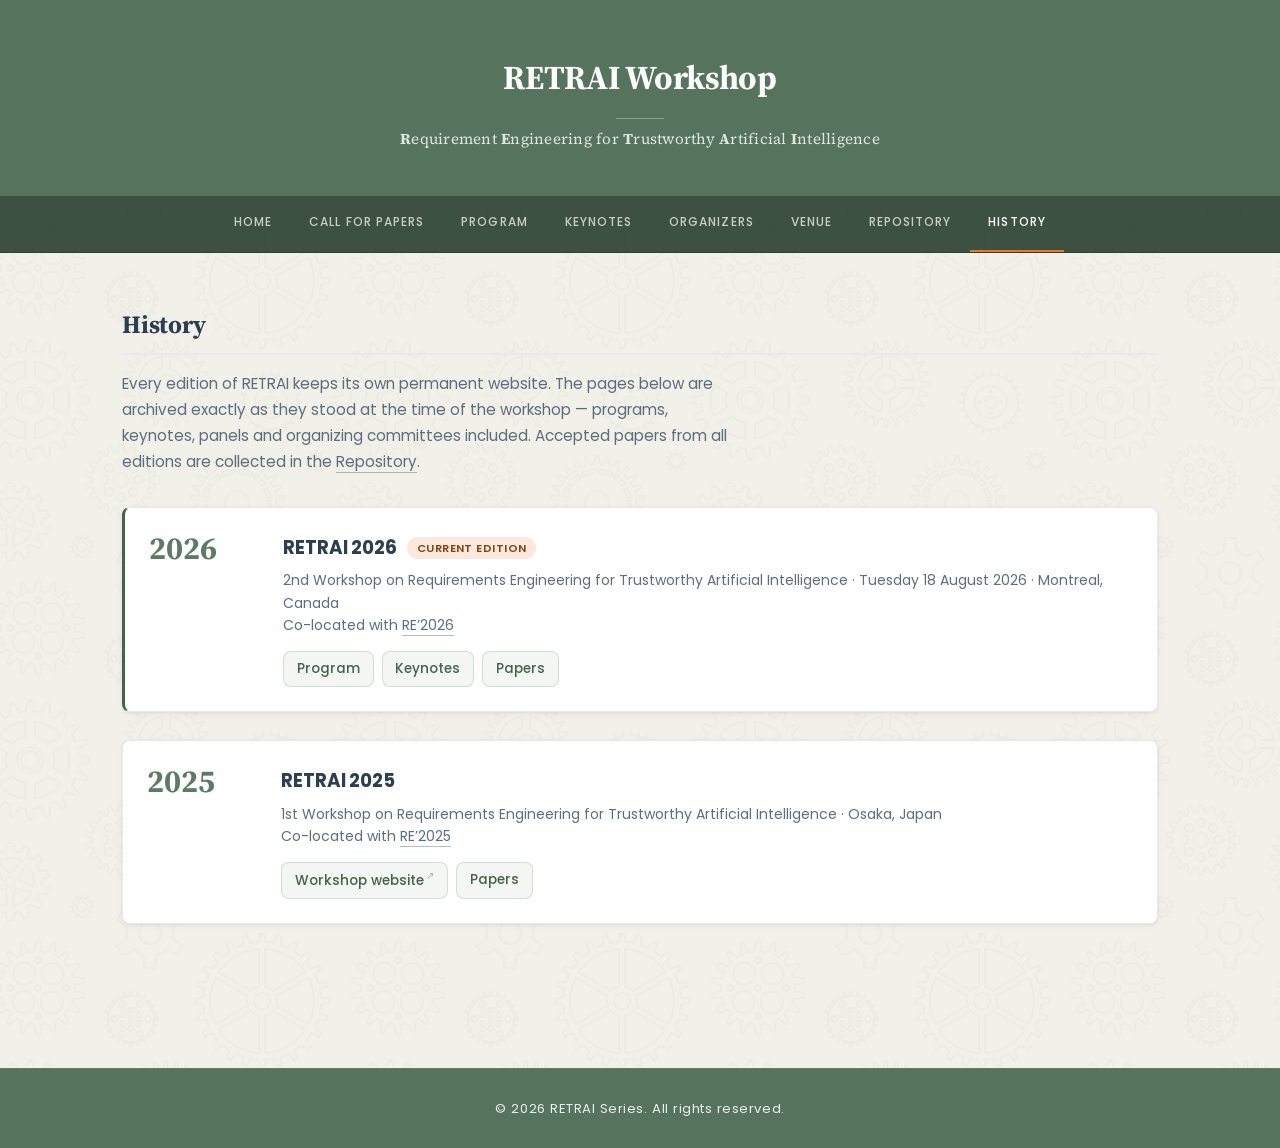
==== history.html @ 08d625c9 "Keynote speakers" ====
<!DOCTYPE html>
<html lang="en">
<head>
    <meta charset="UTF-8">
    <meta name="viewport" content="width=device-width, initial-scale=1.0">
    <title>History - RETRAI</title>
    <link rel="stylesheet" href="styles.css">
</head>
<body class="page-history">
<div class="page-loader" id="page-loader" role="status" aria-live="polite" aria-label="Loading">
  <div class="loader-mark">RETRAI</div>
  <div class="spinner"></div>
  <div class="loader-sub">Loading</div>
</div>

    <header>
        <h1>RETRAI Workshop</h1>
        <h2><b>R</b>equirement <b>E</b>ngineering for <b>T</b>rustworthy <b>A</b>rtificial <b>I</b>ntelligence</h2>
    </header>
    <nav>
        <ul>
            <li><a href="index.html">Home</a></li>
            <li><a href="index.html#call-for-papers">Call for Papers</a></li>
            <li><a href="program.html">Program</a></li>
            <li><a href="keynote.html">Keynotes</a></li>
            <!-- <li><a href="panel.html">Panel</a></li> -->
            <li><a href="index.html#organizers">Organizers</a></li>
            <li><a href="index.html#venue">Venue</a></li>
            <li><a href="repository.html">Repository</a></li>
            <li><a href="history.html" aria-current="page">History</a></li>
        </ul>
    </nav>
    <main>
        <section id="history">
            <h2>History</h2>
            <p class="section-lead">
                Every edition of RETRAI keeps its own permanent website. The pages below are archived exactly as they
                stood at the time of the workshop &mdash; programs, keynotes, panels and organizing committees included.
                Accepted papers from all editions are collected in the <a href="repository.html">Repository</a>.
            </p>

            <ol class="editions">
                <li class="edition edition-current">
                    <div class="edition-year">2026</div>
                    <div class="edition-body">
                        <div class="edition-name">
                            RETRAI 2026 <span class="edition-tag">Current edition</span>
                        </div>
                        <div class="edition-meta">
                            2nd Workshop on Requirements Engineering for Trustworthy Artificial Intelligence &middot;
                            Tuesday 18 August 2026 &middot; Montreal, Canada
                        </div>
                        <div class="edition-meta">
                            Co-located with <a href="https://conf.researchr.org/home/RE-2026">RE&rsquo;2026</a>
                        </div>
                        <div class="edition-links">
                            <a href="program.html">Program</a>
                            <a href="keynote.html">Keynotes</a>
                            <a href="repository.html#2026">Papers</a>
                        </div>
                    </div>
                </li>

                <li class="edition">
                    <div class="edition-year">2025</div>
                    <div class="edition-body">
                        <div class="edition-name">RETRAI 2025</div>
                        <div class="edition-meta">
                            1st Workshop on Requirements Engineering for Trustworthy Artificial Intelligence &middot;
                            Osaka, Japan
                        </div>
                        <div class="edition-meta">
                            Co-located with <a href="https://conf.researchr.org/home/RE-2025">RE&rsquo;2025</a>
                        </div>
                        <div class="edition-links">
                            <a href="https://retrai-workshop.github.io/retrai-25/">Workshop website<span class="ext-arrow">&#8599;</span></a>
                            <a href="repository.html#2025">Papers</a>
                        </div>
                    </div>
                </li>
            </ol>
        </section>
    </main>
    <footer>
        <p>&copy; 2026 RETRAI Series. All rights reserved.</p>
    </footer>
<script src="assets/loader.js"></script>
</body>
</html>
---- styles.css ----
@import url('https://fonts.googleapis.com/css2?family=Poppins:wght@300;400;500;600;700&family=Source+Serif+4:opsz,wght@8..60,400;8..60,600;8..60,700&display=swap');

/* =========================================================
   RETRAI — single stylesheet for every page.

   Contents
     1. Design tokens
     2. Base & typography
     3. Layout chrome (header, nav, main, footer)
     4. Shared components (pill, inline links, banner)
     5. Page: Home            body.page-home
     6. Page: Program         body.page-program
     7. Page: Keynotes        body.page-keynotes
     8. Page: Panel           body.page-panel
     9. Page: Repository      body.page-repository
    10. Page: History         body.page-history

   Page-specific rules are scoped by the body class so they can
   never leak into another page.
   ========================================================= */


/* =========================================================
   1. Design tokens
   ========================================================= */
:root {
    --bg:      #F1F0E9;
    --text:    #2c3e50;
    --muted:   #5d6d7e;
    --brand:   #41644A;
    --brand-2: #E9762B;
    --card:    #E9762B;
    --border:  #e6eaf0;

    /* Brand channels, so the same green can be re-used at any opacity */
    --brand-rgb:   65, 100, 74;
    --brand-2-rgb: 233, 118, 43;
    --nav-rgb:     45, 68, 51;

    /* Softened primaries — the solid brand colours let the warm page
       background through instead of sitting flat on top of it. Opacities
       are set at the point where white text still clears WCAG AA. */
    --brand-soft:   rgba(var(--brand-rgb), 0.88);   /* large fills: header, footer, hero */
    --brand-solid:  rgba(var(--brand-rgb), 0.92);   /* small fills: buttons, table heads */
    --nav-bg:       rgba(var(--nav-rgb), 0.92);

    /* Tints for accents and quiet panels */
    --brand-tint:     rgba(var(--brand-rgb), 0.06);
    --brand-tint-mid: rgba(var(--brand-rgb), 0.12);
    --brand-2-tint:   rgba(var(--brand-2-rgb), 0.16);

    --shadow-sm: 0 1px 3px rgba(0,0,0,0.06), 0 2px 8px rgba(0,0,0,0.04);
    --shadow:    0 2px 12px rgba(0,0,0,0.08), 0 4px 24px rgba(0,0,0,0.05);
    --radius:    8px;

    /* Type: geometric sans for running text, serif for headings */
    --font-body: 'Poppins', 'Helvetica Neue', Arial, sans-serif;
    --font-head: 'Source Serif 4', 'Century Schoolbook', Georgia, 'Times New Roman', serif;
}


/* =========================================================
   2. Base & typography
   ========================================================= */
* {
    box-sizing: border-box;
}

body {
    font-family: var(--font-body);
    margin: 0;
    padding: 0;
    position: relative;          /* anchors the pattern layer below */
    background: var(--bg);
    color: var(--text);
    line-height: 1.75;
    font-size: 15px;
    -webkit-font-smoothing: antialiased;
    display: flex;
    flex-direction: column;
    min-height: 100vh;
}

/* ── Page pattern ──
   Floating Cogs tile on the page surface only, never on the header,
   nav or footer. Adjust `opacity` to change how strong it reads;
   `background-size` to change how often it repeats. */
body::before {
    content: '';
    position: absolute;
    inset: 0;
    z-index: -1;
    background-image: url('assets/floating-cogs.svg');
    opacity: 0.03;
    pointer-events: none;
}

/* ── Prose paragraphs ── */
p {
    margin: 0 0 1rem 0;
    text-align: left;
}

header p,
footer p,
nav p {
    text-align: center;
}

/* ── List spacing ── */
ul, ol {
    padding-left: 1.4rem;
    margin: 0 0 1rem 0;
}

li {
    margin-bottom: 0.5rem;
    line-height: 1.7;
}

/* ── Headings ── */
h1, h2, h3, h4, h5, h6 {
    font-family: var(--font-head);
}

h2 {
    margin-top: 0;
    margin-bottom: 1rem;
    font-size: 1.55rem;
    font-weight: 700;
    letter-spacing: -0.2px;
    line-height: 1.25;
}

h3 {
    margin-top: 0;
    margin-bottom: 0.75rem;
    font-size: 1.15rem;
    font-weight: 600;
    letter-spacing: -0.1px;
}

section > h2 {
    padding-bottom: 0.75rem;
    border-bottom: 2px solid var(--border);
    margin-bottom: 1.75rem;
}


/* =========================================================
   3. Layout chrome
   ========================================================= */
header {
    background-color: var(--brand-soft);
    padding: 3rem 2rem;
    color: #fff;
    text-align: center;
}

header h1 {
    margin: 0 0 0.6rem 0;
    font-size: 2.1rem;
    font-weight: 700;
    letter-spacing: -0.3px;
}

header h1::after {
    content: '';
    display: block;
    width: 48px;
    height: 1px;
    background: rgba(255,255,255,0.3);
    margin: 0.7rem auto 0;
}

header h2 {
    margin: 0.6rem 0 0 0;
    font-weight: 400;
    font-size: 0.95rem;
    opacity: 0.82;
    letter-spacing: 0.25px;
}

nav {
    background-color: var(--nav-bg);
    padding: 0;
    border-bottom: 1px solid rgba(0,0,0,0.2);
}

nav ul {
    list-style: none;
    margin: 0;
    padding: 0;
    display: flex;
    justify-content: center;
    flex-wrap: wrap;
}

nav li {
    margin: 0;
}

nav a {
    display: block;
    color: rgba(255,255,255,0.72);
    text-decoration: none;
    font-weight: 500;
    font-size: 0.75rem;
    letter-spacing: 0.09em;
    text-transform: uppercase;
    padding: 1.05rem 1.15rem;
    transition: color 0.2s ease, border-bottom-color 0.2s ease;
    border-bottom: 2px solid transparent;
}

nav a:hover,
nav a[aria-current="page"] {
    color: #fff;
    border-bottom-color: var(--brand-2);
}

main {
    padding: 3.5rem 2rem;
    max-width: 1100px;
    margin: 0 auto;
    flex: 1;
}

@media (max-width: 640px) {
    main { padding: 2rem 1rem; }
}

footer {
    background-color: var(--brand-soft);
    /* Raised from 0.68 — the softened green needs a brighter text
       weight to hold contrast at this size. */
    color: rgba(255,255,255,0.88);
    padding: 1.75rem 0;
    text-align: center;
    margin-top: 5rem;
    font-size: 0.825rem;
    letter-spacing: 0.04em;
    border-top: 1px solid rgba(255,255,255,0.07);
}

footer p {
    margin: 0;
}


/* =========================================================
   4. Shared components
   ========================================================= */
/* Tinted rather than solid orange: white-on-orange only reached 2.96:1,
   dark text on the tint clears AA comfortably while staying loud. */
.deadline-banner {
    background-color: var(--brand-2-tint);
    border-bottom: 2px solid rgba(var(--brand-2-rgb), 0.55);
    color: var(--text);
    text-align: center;
    padding: 0.65rem 1rem;
    font-size: 0.9rem;
    font-weight: 600;
    letter-spacing: 0.01em;
}

.deadline-banner span {
    font-weight: 400;
    opacity: 0.75;
}

/* ── Pill tag (keynotes, panel) ── */
.pill {
    background: #eaf7f3;
    border: 1px solid #d6eee5;
    color: #1b6f5b;
    border-radius: 999px;
    padding: 0.15rem 0.65rem;
    font-size: 0.8rem;
    font-weight: 500;
    letter-spacing: 0.02em;
}

/* ── Trailing link row (keynotes, panel) ── */
.links { margin-top: 0.5rem; }
.links a { color: #3498db; text-decoration: none; font-size: 0.9rem; }
.links a:hover { text-decoration: underline; }

/* ── Standfirst under a section heading (program, keynotes, history) ── */
.section-lead {
    max-width: 68ch;
    margin: -0.75rem 0 2rem;
    color: var(--muted);
    font-size: 0.95rem;
    line-height: 1.7;
}

.section-lead a {
    color: inherit;
    border-bottom: 1px solid rgba(var(--brand-rgb), 0.4);
    text-decoration: none;
}

.section-lead a:hover { color: var(--brand); }

/* ── Loader ──
   Two counter-rotating arcs over a faint track. The outer arc carries the
   brand green, the inner one the orange accent, so the loader reads as part
   of the site rather than a browser default. Honours reduced-motion. */
.loader {
    display: flex;
    flex-direction: column;
    align-items: center;
    justify-content: center;
    gap: 1.1rem;
    padding: 4.5rem 1rem;
    text-align: center;
}

.spinner {
    position: relative;
    width: 54px;
    height: 54px;
    border-radius: 50%;
    border: 3px solid rgba(var(--brand-rgb), 0.13);
}

.spinner::before,
.spinner::after {
    content: '';
    position: absolute;
    border-radius: 50%;
    border: 3px solid transparent;
}

/* Outer arc — rides directly on top of the track ring */
.spinner::before {
    inset: -3px;
    border-top-color: var(--brand);
    border-right-color: rgba(var(--brand-rgb), 0.55);
    animation: spinner-rotate 1s cubic-bezier(0.62, 0.13, 0.38, 0.87) infinite;
}

/* Inner arc — slower and counter-rotating, in the orange accent */
.spinner::after {
    inset: 7px;
    border-bottom-color: var(--brand-2);
    border-left-color: rgba(var(--brand-2-rgb), 0.45);
    animation: spinner-rotate 1.6s cubic-bezier(0.62, 0.13, 0.38, 0.87) infinite reverse;
}

.loader-text {
    font-size: 0.85rem;
    font-weight: 500;
    letter-spacing: 0.06em;
    text-transform: uppercase;
    color: var(--muted);
    animation: loader-breathe 1.9s ease-in-out infinite;
}

@keyframes spinner-rotate { to { transform: rotate(360deg); } }

@keyframes loader-breathe {
    0%, 100% { opacity: 0.45; }
    50%      { opacity: 1; }
}

@media (prefers-reduced-motion: reduce) {
    .spinner::before,
    .spinner::after,
    .loader-text { animation-duration: 3s; }
    .loader-text { animation: none; opacity: 0.75; }
}

/* ── Full-page loader ──
   Covers the viewport on every page until the document has loaded, then
   fades out and is removed from the DOM by assets/loader.js. The failsafe
   animation clears it even if that script never runs. */
.page-loader {
    position: fixed;
    inset: 0;
    z-index: 9999;
    display: flex;
    flex-direction: column;
    align-items: center;
    justify-content: center;
    gap: 1.4rem;
    background: var(--bg);
    transition: opacity 0.45s ease, visibility 0.45s ease;
    animation: page-loader-failsafe 0s linear 8s forwards;
}

.page-loader.is-done {
    opacity: 0;
    visibility: hidden;
}

.page-loader .loader-mark {
    font-family: var(--font-head);
    font-size: 1.5rem;
    font-weight: 700;
    letter-spacing: 0.14em;
    color: var(--brand);
    opacity: 0.9;
}

.page-loader .loader-sub {
    font-size: 0.72rem;
    font-weight: 500;
    letter-spacing: 0.16em;
    text-transform: uppercase;
    color: var(--muted);
    opacity: 0.7;
}

@keyframes page-loader-failsafe {
    to { opacity: 0; visibility: hidden; }
}

/* ── External-link arrow ── */
.ext-arrow {
    display: inline-block;
    font-size: 0.7em;
    margin-left: 0.25em;
    opacity: 0.45;
    vertical-align: super;
    transition: opacity 0.15s;
}


/* =========================================================
   5. Page: Home
   ========================================================= */
.page-home section {
    margin-bottom: 3.5rem;
    padding-bottom: 3rem;
    border-bottom: 1px solid var(--border);
}

.page-home section:last-child { border-bottom: none; }

/* ── Content links — underline accent ── */
.page-home main a:not(.organizer-email) {
    color: var(--brand);
    text-decoration: none;
    font-weight: 600;
    border-bottom: 2px solid var(--brand);
    padding-bottom: 1px;
    transition: color 0.2s ease, border-bottom-color 0.2s ease;
}

.page-home main a:not(.organizer-email):hover {
    color: var(--brand-2);
    border-bottom-color: var(--brand-2);
}

/* ── Dates / info tables ── */
.page-home table {
    width: 100%;
    border-collapse: collapse;
    margin-top: 1rem;
    font-size: 0.9rem;
}

.page-home table td {
    padding: 0.9rem 0.75rem;
    border-bottom: 1px solid var(--border);
    line-height: 1.55;
    text-align: left;
}

.page-home table td:first-child {
    font-weight: 500;
    width: 60%;
}

.page-home table td:last-child {
    color: var(--muted);
}

.page-home table tbody tr:nth-child(even) td {
    background: rgba(0,0,0,0.025);
}

.page-home table tr:last-child td { border-bottom: none; }

/* ── Two-column topic list ── */
.page-home .centered-list {
    columns: 2;
    column-gap: 2rem;
    padding-left: 1.2rem;
    font-size: 0.925rem;
    line-height: 1.8;
}

.page-home .centered-list li { break-inside: avoid; }

/* ── Organizer cards ── */
.page-home .solo-card-wrap {
    display: flex;
    justify-content: flex-start;
    margin-top: 1.5rem;
}

.page-home .solo-card-wrap .organizer-card {
    width: 100%;
    max-width: 300px;
}

.page-home .organizers-grid {
    display: grid;
    grid-template-columns: repeat(auto-fit, minmax(220px, 1fr));
    gap: 1.5rem;
    margin-top: 1.5rem;
}

.page-home .organizer-card {
    background: #fff;
    border: 1px solid var(--border);
    border-top: 3px solid var(--brand);
    border-radius: var(--radius);
    padding: 1.5rem 1.6rem;
    box-shadow: var(--shadow-sm);
    display: flex;
    flex-direction: column;
    gap: 0;
    text-align: left;
}

.page-home .organizer-name {
    font-weight: 700;
    font-size: 1.02rem;
    color: var(--text);
    margin-bottom: 0.4rem;
    letter-spacing: -0.01em;
}

.page-home .organizer-dept {
    font-size: 0.8rem;
    color: var(--muted);
    line-height: 1.45;
    font-style: italic;
    margin-bottom: 0.25rem;
}

.page-home .organizer-inst {
    font-size: 0.82rem;
    font-weight: 600;
    color: var(--brand);
    letter-spacing: 0.01em;
    margin-top: auto;
}

.page-home .organizer-email {
    margin-top: 0.75rem;
    padding-top: 0.75rem;
    border-top: 1px solid var(--border);
    font-size: 0.78rem;
    color: var(--muted);
    text-decoration: none;
    letter-spacing: 0.01em;
    word-break: break-all;
}

.page-home .organizer-email:hover {
    color: var(--brand);
    text-decoration: underline;
}

.page-home .ext-arrow {
    display: inline-block;
    font-size: 0.7em;
    margin-left: 0.25em;
    opacity: 0.45;
    vertical-align: super;
    transition: opacity 0.15s;
}

.page-home .organizer-name a:hover .ext-arrow {
    opacity: 0.9;
}

/* ── Program & keynote teaser — the schedule advertised on the landing page ── */
.page-home .keynote-teasers {
    list-style: none;
    margin: 1.5rem 0 0 0;
    padding: 0;
    display: grid;
    gap: 1rem;
}

.page-home .keynote-teasers li {
    background: #fff;
    border: 1px solid var(--border);
    border-left: 3px solid var(--brand);
    border-radius: var(--radius);
    padding: 1rem 1.25rem;
    box-shadow: var(--shadow-sm);
}

.page-home .teaser-name {
    font-weight: 600;
    font-size: 1rem;
}

.page-home .teaser-affil {
    color: var(--muted);
    font-size: 0.85rem;
    margin-top: 0.1rem;
}

.page-home .teaser-title {
    font-family: var(--font-head);
    font-size: 1rem;
    line-height: 1.45;
    color: var(--brand);
    margin-top: 0.5rem;
}

.page-home .cta-row {
    display: flex;
    flex-wrap: wrap;
    gap: 0.75rem;
    margin-top: 1.75rem;
}

.page-home .cta,
.page-home main a.cta {
    display: inline-block;
    background: var(--brand-solid);
    color: #fff;
    border: 1px solid transparent;
    border-radius: var(--radius);
    padding: 0.6rem 1.15rem;
    font-size: 0.9rem;
    font-weight: 600;
    letter-spacing: 0.01em;
    text-decoration: none;
    transition: opacity 0.15s;
}

.page-home main a.cta:hover { opacity: 0.85; }

.page-home main a.cta-secondary {
    background: transparent;
    color: var(--brand);
    border-color: rgba(var(--brand-rgb), 0.35);
}

.page-home main a.cta-secondary:hover {
    background: var(--brand-tint);
    opacity: 1;
}

@media (max-width: 600px) {
    .page-home .centered-list { columns: 1; }
    .page-home .cta-row { flex-direction: column; }
    .page-home .cta { text-align: center; }
}


/* =========================================================
   6. Page: Program — schedule & paper listing
   ========================================================= */
.page-program #program > h2 {
    padding-bottom: 0.85rem;
    border-bottom: 2px solid var(--border);
    margin-bottom: 2.5rem;
}

.page-program .schedule {
    display: grid;
    grid-template-columns: 115px 1fr;
    gap: 12px 28px;
    align-items: start;
}

.page-program .slot-time {
    font-weight: 600;
    font-size: 0.78rem;
    color: #34495e;
    text-align: right;
    padding-top: 18px;
    white-space: nowrap;
    letter-spacing: 0.02em;
    opacity: 0.85;
}

.page-program .slot-detail {
    background: #f6f8fa;
    border: 1px solid #e1e5ea;
    border-radius: var(--radius);
    padding: 16px 20px;
    box-shadow: var(--shadow-sm);
}

.page-program .badge {
    display: inline-block;
    font-size: 10px;
    font-weight: 600;
    padding: 2px 9px;
    border-radius: 999px;
    background: #1abc9c;
    color: #fff;
    margin-left: 10px;
    vertical-align: middle;
    letter-spacing: 0.04em;
    text-transform: uppercase;
}

.page-program .block-title {
    font-weight: 600;
    font-size: 0.95rem;
    letter-spacing: 0.01em;
}

/* Keynote talk title — the headline of a keynote slot, so it outranks .note */
.page-program .talk {
    margin-top: 6px;
    font-family: var(--font-head);
    font-size: 1.02rem;
    font-weight: 600;
    line-height: 1.4;
    color: var(--brand);
}

.page-program .papers {
    margin: 12px 0 0 0;
    padding-left: 18px;
}

.page-program .papers li {
    margin: 8px 0;
    line-height: 1.5;
    font-size: 0.93rem;
}

.page-program .note {
    font-size: 0.875rem;
    color: #5d6d7e;
    margin-top: 8px;
    line-height: 1.55;
}

.page-program .authors {
    margin-top: 8px;
    font-size: 0.83rem;
    color: #2c3e50;
    padding-left: 12px;
    border-left: 2px solid #1abc9c;
    line-height: 1.5;
}

.page-program .author { margin: 3px 0; }

.page-program .author strong {
    font-weight: 600;
    color: #34495e;
}

.page-program .affil {
    display: inline;
    margin-left: 4px;
    color: #5d6d7e;
    font-style: italic;
    font-size: 0.92em;
}

@media (max-width: 700px) {
    .page-program .schedule { grid-template-columns: 1fr; }
    .page-program .slot-time { text-align: left; padding-top: 0; font-size: 0.82rem; }
}


/* =========================================================
   7. Page: Keynotes
   ========================================================= */
.page-keynotes #program h2 {
    text-align: center;
    font-size: 1.55rem;
    padding-bottom: 0.85rem;
    border-bottom: 2px solid var(--border);
    margin-bottom: 2.5rem;
}

.page-keynotes .section-lead {
    text-align: center;
    margin-left: auto;
    margin-right: auto;
}

.page-keynotes .keynote-index {
    font-size: 0.75rem;
    font-weight: 600;
    letter-spacing: 0.09em;
    text-transform: uppercase;
    color: var(--brand);
    opacity: 0.75;
    margin-bottom: 0.35rem;
}

.page-keynotes .keynotes-grid {
    display: grid;
    grid-template-columns: repeat(12, 1fr);
    gap: 1.5rem;
    align-items: start;
}

.page-keynotes .keynote-card {
    grid-column: span 12;
    background: #ffffff;
    border: 1px solid var(--border);
    border-radius: var(--radius);
    padding: 1.5rem;
    display: grid;
    grid-template-columns: 130px 1fr;
    gap: 1.5rem;
    box-shadow: var(--shadow-sm);
}

.page-keynotes .photo {
    width: 130px;
    height: 130px;
    border-radius: var(--radius);
    object-fit: cover;
    border: 1px solid var(--border);
    background: #fff;
}

.page-keynotes .speaker-name {
    margin: 0 0 0.2rem 0;
    font-size: 1.2rem;
    font-weight: 700;
    letter-spacing: -0.1px;
}

.page-keynotes .speaker-affil {
    margin: 0 0 0.75rem 0;
    color: var(--muted);
    font-size: 0.875rem;
}

.page-keynotes .talk-title {
    margin: 0 0 0.75rem 0;
    font-size: 1rem;
    font-weight: 600;
    line-height: 1.4;
    letter-spacing: 0.01em;
}

.page-keynotes .subgrid {
    display: grid;
    grid-template-columns: 1fr;
    gap: 0.75rem;
}

.page-keynotes .meta {
    display: flex;
    gap: 0.6rem;
    flex-wrap: wrap;
    color: var(--muted);
    font-size: 0.85rem;
}

.page-keynotes details {
    background: #fff;
    border: 1px solid var(--border);
    border-radius: var(--radius);
    padding: 0.85rem 1rem;
}

.page-keynotes summary {
    cursor: pointer;
    font-weight: 600;
    font-size: 0.875rem;
    letter-spacing: 0.01em;
    text-transform: uppercase;
    opacity: 0.8;
}

.page-keynotes summary:hover { opacity: 1; }

.page-keynotes .abstract,
.page-keynotes .bio {
    line-height: 1.65;
    font-size: 0.925rem;
    margin: 0.65rem 0 0 0;
}

@media (max-width: 720px) {
    .page-keynotes .keynote-card { grid-template-columns: 1fr; }
    .page-keynotes .photo { width: 100%; height: 220px; }
}


/* =========================================================
   8. Page: Panel
   ========================================================= */
.page-panel .panel-intro {
    background: #ffffff;
    border: 1px solid var(--border);
    border-radius: var(--radius);
    padding: 2rem 2.5rem;
    box-shadow: var(--shadow-sm);
    text-align: center;
}

.page-panel .panel-intro h2 {
    margin: 0 0 0.5rem 0;
    font-size: 1.45rem;
    font-weight: 700;
    letter-spacing: -0.2px;
}

.page-panel .panel-meta {
    display: flex;
    gap: 0.6rem;
    flex-wrap: wrap;
    color: var(--muted);
    font-size: 0.85rem;
    justify-content: center;
    margin: 0.5rem 0 1rem;
}

.page-panel .panel-desc {
    line-height: 1.7;
    margin: 0 auto;
    max-width: 68ch;
    font-size: 0.95rem;
    color: var(--muted);
    text-align: left;
}

.page-panel .panelists { margin-top: 3rem; }

.page-panel .panelists h3 {
    font-size: 1.1rem;
    font-weight: 600;
    margin: 0 0 1.25rem 0;
    text-align: center;
    text-transform: uppercase;
    letter-spacing: 0.08em;
    opacity: 0.65;
}

.page-panel .grid {
    display: grid;
    grid-template-columns: repeat(12, 1fr);
    gap: 1.25rem;
    align-items: start;
}

.page-panel .card {
    grid-column: span 12;
    background: #ffffff;
    border: 1px solid var(--border);
    border-radius: var(--radius);
    padding: 1.5rem;
    display: grid;
    grid-template-columns: 140px 1fr;
    gap: 1.5rem;
    box-shadow: var(--shadow-sm);
}

/* Placeholder card used before panelists are confirmed — no photo column */
.page-panel .card-tba {
    grid-template-columns: 1fr;
    background: var(--brand-tint);
    border-style: dashed;
    box-shadow: none;
}

.page-panel .card-tba .name {
    font-size: 1rem;
    font-weight: 600;
    color: var(--brand);
}

.page-panel .card-tba .bio { color: var(--muted); }

.page-panel .photo {
    width: 140px;
    height: 140px;
    border-radius: var(--radius);
    object-fit: cover;
    border: 1px solid var(--border);
    background: #fff;
}

.page-panel .name {
    margin: 0 0 0.2rem 0;
    font-size: 1.15rem;
    font-weight: 700;
    letter-spacing: -0.1px;
}

.page-panel .affil {
    margin: 0 0 0.75rem 0;
    color: var(--muted);
    font-size: 0.875rem;
}

.page-panel .bio {
    line-height: 1.65;
    font-size: 0.925rem;
}

@media (max-width: 720px) {
    .page-panel .card { grid-template-columns: 1fr; }
    .page-panel .photo { width: 100%; height: 240px; }
}


/* =========================================================
   9. Page: Repository

   Wider canvas than the editorial pages, and a flatter treatment:
   hairline borders instead of drop shadows, underline tabs instead
   of filled pills, so the data stays the loudest thing here.
   ========================================================= */
.page-repository main {
    max-width: 1500px;
    padding-inline: 2.5rem;
}

@media (max-width: 640px) {
    .page-repository main { padding-inline: 1rem; }
}
.page-repository header.repo-hero {
    background-color: var(--brand-soft);
    padding: 2.75rem 2rem 2.25rem;
    text-align: center;
    color: #fff;
}

.page-repository header.repo-hero h1 {
    margin: 0 0 0.35rem;
    font-size: 2rem;
    font-weight: 800;
    letter-spacing: 0.08em;
    text-transform: uppercase;
}

.page-repository header.repo-hero h1::after { display: none; }

.page-repository header.repo-hero p {
    margin: 0;
    font-size: 0.92rem;
    opacity: 0.78;
    letter-spacing: 0.02em;
}

/* ── Layout: edition sidebar + content ── */
.page-repository .repo-layout {
    display: grid;
    grid-template-columns: 200px 1fr;
    gap: 3.5rem;
    align-items: start;
}

.page-repository .repo-sidebar {
    position: sticky;
    top: 1.5rem;
}

.page-repository .sidebar-label {
    font-size: 0.68rem;
    font-weight: 700;
    letter-spacing: 0.12em;
    text-transform: uppercase;
    color: var(--muted);
    margin-bottom: 0.75rem;
    padding-left: 0.1rem;
}

.page-repository .year-nav {
    list-style: none;
    margin: 0;
    padding: 0;
    display: flex;
    flex-direction: column;
    gap: 0.4rem;
}

.page-repository .year-nav li { margin: 0; }

.page-repository .year-btn {
    width: 100%;
    display: flex;
    flex-direction: column;
    align-items: flex-start;
    gap: 0.05rem;
    background: none;
    border: 0;
    border-left: 2px solid var(--border);
    border-radius: 0;
    padding: 0.45rem 0 0.45rem 0.85rem;
    cursor: pointer;
    transition: border-color 0.15s ease, color 0.15s ease;
    font-family: var(--font-body);
    text-align: left;
}

.page-repository .year-btn:hover {
    border-left-color: rgba(var(--brand-rgb), 0.45);
}

.page-repository .year-btn.active {
    border-left-color: var(--brand);
}

.page-repository .year-btn-year {
    font-family: var(--font-head);
    font-size: 1.15rem;
    font-weight: 700;
    line-height: 1.1;
    color: var(--text);
}

.page-repository .year-btn.active .year-btn-year { color: var(--brand); }

/* "All editions" sits above the years and reads as a scope, not a date,
   so it gets the body font rather than the display serif. */
.page-repository .year-btn-all .year-btn-year {
    font-family: var(--font-body);
    font-size: 0.9rem;
    font-weight: 600;
    letter-spacing: 0.01em;
}

.page-repository .year-nav-divider {
    height: 1px;
    background: var(--border);
    margin: 0.6rem 0 0.6rem 0.85rem;
    list-style: none;
}

/* ── Active edition header ── */
.page-repository .edition-header {
    margin-bottom: 1.5rem;
    padding-bottom: 1rem;
    border-bottom: 2px solid var(--border);
}

.page-repository .edition-title {
    margin: 0;
    font-size: 1.4rem;
    font-weight: 700;
}

.page-repository .edition-meta {
    margin: 0.2rem 0 0;
    font-size: 0.82rem;
    color: var(--muted);
    letter-spacing: 0.02em;
}

.page-repository .edition-sep { opacity: 0.45; margin: 0 0.35rem; }

@media (max-width: 820px) {
    .page-repository .repo-layout {
        grid-template-columns: 1fr;
        gap: 1.5rem;
    }
    .page-repository .repo-sidebar { position: static; }
    .page-repository .year-nav {
        flex-direction: row;
        flex-wrap: wrap;
    }
    .page-repository .year-btn {
        width: auto;
        flex-direction: row;
        align-items: baseline;
        gap: 0.5rem;
        padding: 0.5rem 0.9rem;
    }
    .page-repository .year-btn-year { font-size: 1rem; }
    /* The nav is a horizontal row here, so a horizontal rule between
       "All editions" and the years no longer separates anything. */
    .page-repository .year-nav-divider { display: none; }
}

/* ── Tabs ── */
.page-repository .tab-bar {
    display: flex;
    justify-content: flex-start;
    gap: 0.25rem;
    margin-bottom: 1.75rem;
    border-bottom: 1px solid var(--border);
    flex-wrap: wrap;
}

.page-repository .tab-btn {
    background: none;
    color: var(--muted);
    border: 0;
    border-bottom: 2px solid transparent;
    border-radius: 0;
    margin-bottom: -1px;
    padding: 0.7rem 1.1rem;
    font-size: 0.82rem;
    font-weight: 600;
    letter-spacing: 0.06em;
    text-transform: uppercase;
    cursor: pointer;
    transition: all 0.18s ease;
    font-family: var(--font-body);
}

.page-repository .tab-btn:hover { color: var(--brand); }

.page-repository .tab-btn.active {
    background: none;
    color: var(--text);
    border-bottom-color: var(--brand);
}

.page-repository .tab-btn.active.orange {
    background: none;
    border-bottom-color: var(--brand-2);
}

.page-repository .tab-panel { display: none; }
.page-repository .tab-panel.active { display: block; }

/* ── Headings & labels ── */
.page-repository .section-label {
    display: inline-flex;
    align-items: center;
    gap: 0.5rem;
    font-size: 0.72rem;
    font-weight: 700;
    letter-spacing: 0.1em;
    text-transform: uppercase;
    color: var(--muted);
    margin-bottom: 1rem;
}

.page-repository .section-label::before {
    content: '';
    display: block;
    width: 20px;
    height: 2px;
    background: var(--brand-2);
}

.page-repository .sub-heading {
    font-size: 1rem;
    font-weight: 700;
    color: var(--brand);
    margin: 2rem 0 0.75rem;
    padding-bottom: 0.45rem;
    border-bottom: 1.5px solid var(--border);
    display: flex;
    align-items: center;
    gap: 0.5rem;
}

.page-repository .sub-heading .badge {
    font-size: 0.68rem;
    font-weight: 600;
    background: var(--brand);
    color: #fff;
    border-radius: 20px;
    padding: 0.15rem 0.55rem;
    letter-spacing: 0.05em;
}

.page-repository .sub-heading .badge.orange { background: var(--brand-2); }
.page-repository .sub-heading .badge.teal   { background: var(--muted); }

.page-repository .tab-desc {
    font-size: 0.88rem;
    color: var(--muted);
    margin: 0 0 1.75rem;
    padding: 0.85rem 1rem;
    background: #fff;
    border-left: 3px solid var(--brand);
    border-radius: 0 var(--radius) var(--radius) 0;
    line-height: 1.6;
    max-width: none;
}

/* ── Filters ── */
.page-repository .domain-filters {
    display: flex;
    flex-wrap: wrap;
    gap: 0.45rem;
    margin-bottom: 1.25rem;
}

.page-repository .filter-pill {
    background: #fff;
    border: 1.5px solid var(--border);
    color: var(--muted);
    border-radius: 20px;
    padding: 0.3rem 0.85rem;
    font-size: 0.75rem;
    font-weight: 600;
    cursor: pointer;
    transition: all 0.15s;
    font-family: var(--font-body);
    letter-spacing: 0.02em;
}

.page-repository .filter-pill:hover { border-color: var(--brand); color: var(--brand); }

.page-repository .filter-pill.active {
    background: var(--brand-solid);
    border-color: var(--brand);
    color: #fff;
}

/* ── Rules table ── */
.page-repository .rules-table {
    width: 100%;
    border-collapse: collapse;
    background: #fff;
    border: 1px solid var(--border);
    border-radius: var(--radius);
    overflow: hidden;
    margin-bottom: 1rem;
    font-size: 0.875rem;
}

.page-repository .rules-table thead tr { background: var(--brand-solid); color: #fff; }

.page-repository .rules-table thead th {
    padding: 0.85rem 1rem;
    text-align: left;
    font-size: 0.72rem;
    letter-spacing: 0.08em;
    text-transform: uppercase;
    font-weight: 600;
}

.page-repository .rules-table tbody tr {
    border-bottom: 1px solid var(--border);
    transition: background 0.12s;
}

.page-repository .rules-table tbody tr:last-child { border-bottom: none; }
.page-repository .rules-table tbody tr:hover { background: #f8faf8; }

.page-repository .rules-table td {
    padding: 0.9rem 1rem;
    vertical-align: top;
    line-height: 1.55;
    color: var(--text);
}

.page-repository .rules-table td.rule-text {
    font-size: 0.875rem;
    max-width: 560px;
}

.page-repository .domain-chip {
    display: inline-block;
    background: #edf7f0;
    color: #2d7a4a;
    border: 1px solid #b8dfc5;
    border-radius: 4px;
    font-size: 0.72rem;
    font-weight: 600;
    padding: 0.2rem 0.6rem;
    white-space: nowrap;
}

/* ── Paper badges ── */
.page-repository .paper-badges {
    display: flex;
    flex-direction: column;
    gap: 0.55rem;
}

.page-repository .paper-badge {
    display: block;
    color: var(--brand);
    text-decoration: none;
    font-weight: 500;
    line-height: 1.45;
}

.page-repository .paper-badge:hover .paper-badge-title {
    text-decoration: underline;
}

.page-repository .paper-badge-title {
    display: block;
    font-weight: 500;
    font-size: 0.84rem;
    color: var(--brand);
}

.page-repository .paper-badge-authors {
    display: block;
    font-size: 0.78rem;
    font-weight: 400;
    font-style: italic;
    color: var(--muted);
}

/* ── Stat cards ── */
.page-repository .stats-grid {
    display: grid;
    grid-template-columns: repeat(auto-fit, minmax(160px, 1fr));
    gap: 1rem;
    margin-bottom: 2.5rem;
}

.page-repository .stat-card {
    background: #fff;
    border: 1px solid var(--border);
    border-radius: var(--radius);
    padding: 1.5rem 1.2rem;
    text-align: left;
}


.page-repository .stat-number {
    font-size: 2.4rem;
    font-weight: 800;
    line-height: 1;
    color: var(--brand);
    margin-bottom: 0.35rem;
    letter-spacing: -0.03em;
}

.page-repository .stat-label {
    font-size: 0.78rem;
    font-weight: 600;
    color: var(--muted);
    text-transform: uppercase;
    letter-spacing: 0.08em;
}

/* ── Word cloud ── */
.page-repository .wordcloud-wrap {
    background: #fff;
    border: 1px solid var(--border);
    border-radius: var(--radius);
    padding: 1.75rem;
    margin-bottom: 2rem;
}

.page-repository .wordcloud-title {
    font-size: 0.72rem;
    font-weight: 700;
    letter-spacing: 0.1em;
    text-transform: uppercase;
    color: var(--muted);
    margin-bottom: 1.25rem;
}

.page-repository .wordcloud {
    display: flex;
    flex-wrap: wrap;
    gap: 0.55rem 0.75rem;
    align-items: center;
    justify-content: center;
    padding: 0.5rem;
    min-height: 160px;
}

.page-repository .wc-word {
    font-weight: 700;
    color: var(--brand);
    line-height: 1.2;
    transition: transform 0.15s, opacity 0.15s;
    cursor: default;
}

.page-repository .wc-word:hover { transform: scale(1.08); opacity: 0.8; }
.page-repository .wc-word.pink  { color: #c0396b; }
.page-repository .wc-word.blue  { color: #2980b9; }
.page-repository .wc-word.dark  { color: #2c3e50; }

/* ── Breakdown bars ── */
.page-repository .breakdown-grid {
    display: grid;
    grid-template-columns: repeat(auto-fit, minmax(200px, 1fr));
    gap: 0.75rem;
    margin-bottom: 2rem;
}

.page-repository .breakdown-item {
    background: #fff;
    border: 1px solid var(--border);
    border-radius: var(--radius);
    padding: 0.9rem 1rem;
    display: flex;
    align-items: center;
    gap: 0.75rem;
}

.page-repository .breakdown-dot {
    width: 10px;
    height: 10px;
    border-radius: 50%;
    flex-shrink: 0;
}

.page-repository .breakdown-info { flex: 1; }
.page-repository .breakdown-name { font-size: 0.8rem; font-weight: 600; color: var(--text); }
.page-repository .breakdown-count { font-size: 0.75rem; color: var(--muted); }

.page-repository .breakdown-bar {
    height: 4px;
    background: var(--border);
    border-radius: 2px;
    margin-top: 0.35rem;
    overflow: hidden;
}

.page-repository .breakdown-fill {
    height: 100%;
    border-radius: 2px;
    transition: width 0.6s ease;
}

/* ── Papers table ── */
.page-repository .papers-table {
    width: 100%;
    border-collapse: collapse;
    background: #fff;
    border: 1px solid var(--border);
    border-radius: var(--radius);
    overflow: hidden;
    font-size: 0.84rem;
}

.page-repository .papers-table thead tr { background: var(--nav-bg); color: #fff; }

.page-repository .papers-table thead th {
    padding: 0.8rem 0.9rem;
    text-align: left;
    font-size: 0.7rem;
    letter-spacing: 0.08em;
    text-transform: uppercase;
    font-weight: 600;
}

.page-repository .papers-table tbody tr {
    border-bottom: 1px solid var(--border);
    transition: background 0.12s;
}

.page-repository .papers-table tbody tr:last-child { border-bottom: none; }
.page-repository .papers-table tbody tr:hover { background: #f8faf8; }

.page-repository .papers-table td {
    padding: 0.75rem 0.9rem;
    vertical-align: top;
    color: var(--text);
    line-height: 1.45;
}

.page-repository .paper-count-cell {
    text-align: center;
    font-weight: 700;
    font-size: 0.82rem;
    color: var(--brand);
    white-space: nowrap;
}

.page-repository .paper-id-cell { font-weight: 800; color: var(--brand); font-size: 0.78rem; white-space: nowrap; }
.page-repository .paper-title-cell { font-weight: 500; }
.page-repository .paper-authors { font-size: 0.78rem; color: var(--muted); font-style: italic; }

.page-repository .tag-chip {
    display: inline-block;
    background: #f0f4f0;
    color: var(--brand);
    border-radius: 4px;
    font-size: 0.7rem;
    font-weight: 600;
    padding: 0.15rem 0.5rem;
}

/* ── Concern cards ── */
.page-repository .concerns-grid {
    display: grid;
    grid-template-columns: repeat(auto-fill, minmax(300px, 1fr));
    gap: 1rem;
    margin-bottom: 1rem;
}

.page-repository .concern-card {
    background: #fff;
    border: 1px solid var(--border);
    border-left: 2px solid rgba(var(--brand-rgb), 0.35);
    border-radius: var(--radius);
    padding: 1.2rem 1.3rem;
}
.page-repository .concern-name { font-weight: 700; font-size: 0.9rem; color: var(--brand); margin-bottom: 0.4rem; }
.page-repository .concern-desc { font-size: 0.81rem; color: var(--muted); line-height: 1.55; margin-bottom: 0.6rem; }

/* ── Stats sub-tabs ── */
.page-repository .stats-sub-tabs {
    display: flex;
    gap: 0.5rem;
    flex-wrap: wrap;
    margin-bottom: 1.25rem;
}

.page-repository .stats-sub-btn {
    background: #fff;
    color: var(--muted);
    border: 1.5px solid var(--border);
    border-radius: 6px;
    padding: 0.45rem 1.1rem;
    font-size: 0.78rem;
    font-weight: 600;
    letter-spacing: 0.04em;
    text-transform: uppercase;
    cursor: pointer;
    transition: all 0.15s ease;
    font-family: var(--font-body);
}

.page-repository .stats-sub-btn:hover {
    border-color: var(--brand);
    color: var(--brand);
}

.page-repository .stats-sub-btn.active {
    background: var(--brand-solid);
    color: #fff;
    border-color: var(--brand);
}

/* ── Empty & loading states ── */
.page-repository .empty-state { text-align: center; padding: 3rem 1rem; color: var(--muted); font-size: 0.9rem; }

/* The loader itself is the shared .loader / .spinner component in section 4. */

@media (max-width: 640px) {
    .page-repository .rules-table thead th:nth-child(3),
    .page-repository .rules-table td:nth-child(3) { display: none; }
    .page-repository .tab-btn { font-size: 0.72rem; padding: 0.45rem 1rem; }
    .page-repository .repo-hero h2 { font-size: 1.5rem; }
}


/* =========================================================
   10. Page: History

   One row per edition. Each edition's site stays frozen at its
   own permanent URL; this page is the index into them.
   ========================================================= */
.page-history #history h2 {
    font-size: 1.55rem;
    padding-bottom: 0.85rem;
    border-bottom: 2px solid var(--border);
    margin-bottom: 1.75rem;
}

.page-history .editions {
    list-style: none;
    margin: 0;
    padding: 0;
    display: grid;
    gap: 1.25rem;
}

.page-history .edition {
    background: #ffffff;
    border: 1px solid var(--border);
    border-radius: var(--radius);
    padding: 1.5rem;
    display: grid;
    grid-template-columns: 110px 1fr;
    gap: 1.5rem;
    align-items: start;
    box-shadow: var(--shadow-sm);
}

.page-history .edition-current {
    border-left: 3px solid var(--brand);
}

.page-history .edition-year {
    font-family: var(--font-head);
    font-size: 2rem;
    font-weight: 700;
    line-height: 1;
    color: var(--brand);
    opacity: 0.85;
}

.page-history .edition-name {
    font-size: 1.15rem;
    font-weight: 700;
    letter-spacing: -0.1px;
    margin-bottom: 0.4rem;
}

.page-history .edition-tag {
    display: inline-block;
    background: var(--brand-2-tint);
    color: #8a4212;
    border-radius: 999px;
    padding: 0.1rem 0.6rem;
    font-size: 0.7rem;
    font-weight: 600;
    letter-spacing: 0.04em;
    text-transform: uppercase;
    vertical-align: middle;
    margin-left: 0.4rem;
}

.page-history .edition-meta {
    color: var(--muted);
    font-size: 0.875rem;
    line-height: 1.6;
}

.page-history .edition-meta a {
    color: inherit;
    border-bottom: 1px solid rgba(var(--brand-rgb), 0.4);
    text-decoration: none;
}

.page-history .edition-meta a:hover { color: var(--brand); }

.page-history .edition-links {
    display: flex;
    flex-wrap: wrap;
    gap: 0.5rem;
    margin-top: 0.9rem;
}

.page-history .edition-links a {
    background: var(--brand-tint);
    border: 1px solid rgba(var(--brand-rgb), 0.18);
    border-radius: var(--radius);
    padding: 0.35rem 0.8rem;
    font-size: 0.85rem;
    font-weight: 500;
    color: var(--brand);
    text-decoration: none;
    transition: background 0.15s;
}

.page-history .edition-links a:hover { background: var(--brand-tint-mid); }

@media (max-width: 640px) {
    .page-history .edition { grid-template-columns: 1fr; gap: 0.5rem; }
    .page-history .edition-year { font-size: 1.5rem; }
}
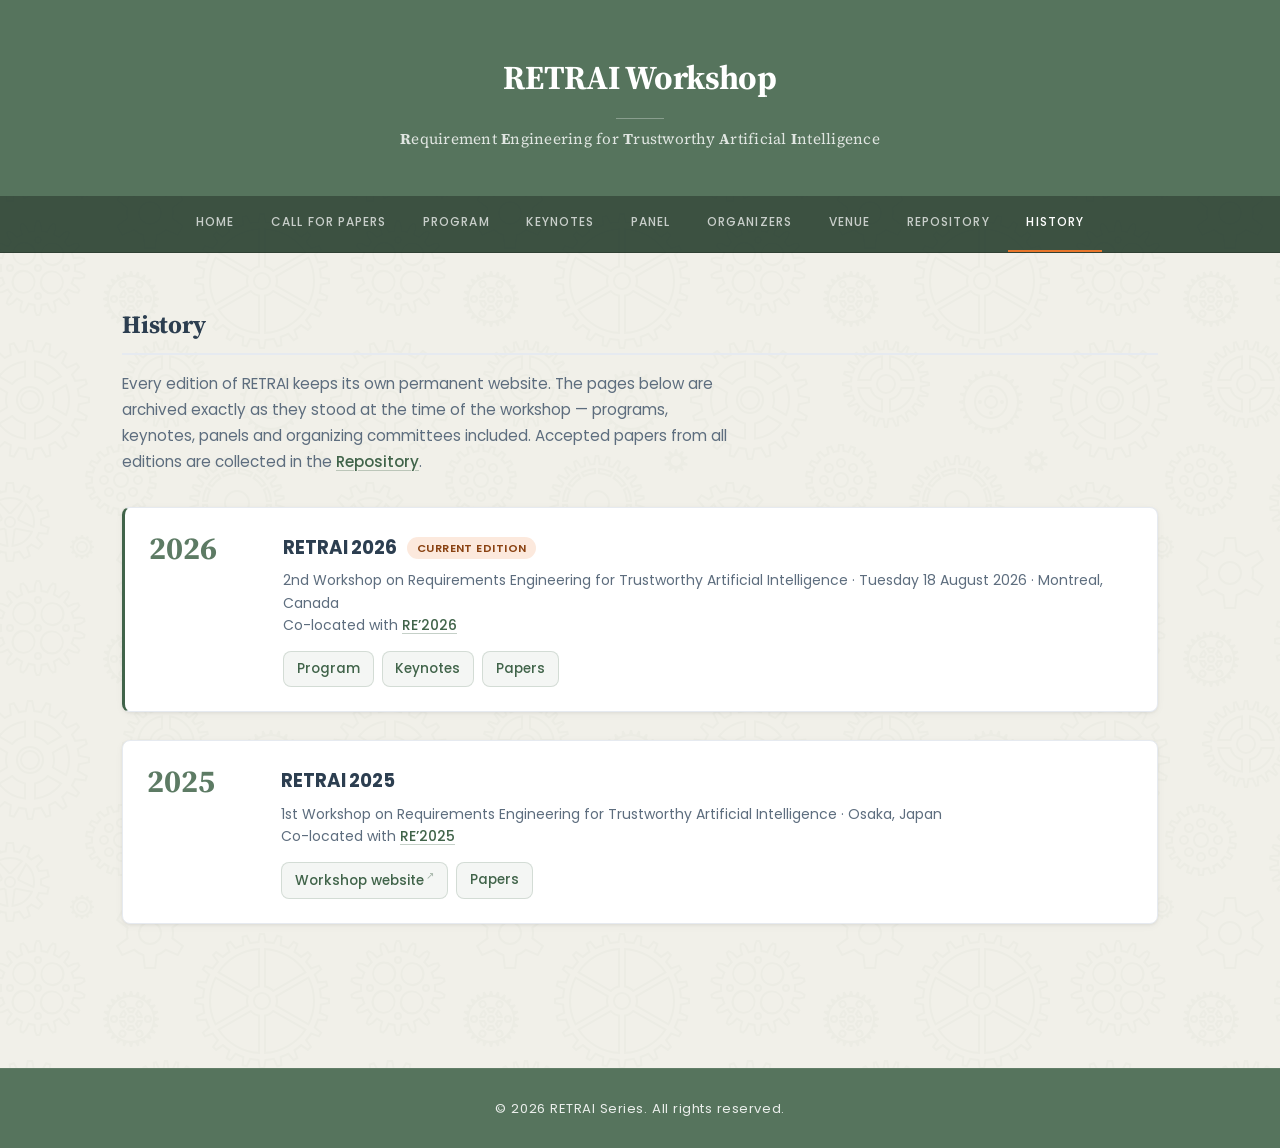
==== commit 398d67f8: "Moderators added" ====
--- a/history.html
+++ b/history.html
@@ -4,7 +4,7 @@
     <meta charset="UTF-8">
     <meta name="viewport" content="width=device-width, initial-scale=1.0">
     <title>History - RETRAI</title>
-    <link rel="stylesheet" href="styles.css">
+    <link rel="stylesheet" href="styles.css?v=20260818">
 </head>
 <body class="page-history">
 <div class="page-loader" id="page-loader" role="status" aria-live="polite" aria-label="Loading">
@@ -23,7 +23,7 @@
             <li><a href="index.html#call-for-papers">Call for Papers</a></li>
             <li><a href="program.html">Program</a></li>
             <li><a href="keynote.html">Keynotes</a></li>
-            <!-- <li><a href="panel.html">Panel</a></li> -->
+            <li><a href="panel.html">Panel</a></li>
             <li><a href="index.html#organizers">Organizers</a></li>
             <li><a href="index.html#venue">Venue</a></li>
             <li><a href="repository.html">Repository</a></li>
--- a/styles.css
+++ b/styles.css
@@ -90,7 +90,7 @@
     position: absolute;
     inset: 0;
     z-index: -1;
-    background-image: url('assets/floating-cogs.svg');
+    background-image: url('assets/images/floating-cogs.svg');
     opacity: 0.03;
     pointer-events: none;
 }
@@ -282,9 +282,7 @@
 }
 
 /* ── Trailing link row (keynotes, panel) ── */
-.links { margin-top: 0.5rem; }
-.links a { color: #3498db; text-decoration: none; font-size: 0.9rem; }
-.links a:hover { text-decoration: underline; }
+.links { margin-top: 0.5rem; font-size: 0.9rem; }
 
 /* ── Standfirst under a section heading (program, keynotes, history) ── */
 .section-lead {
@@ -295,13 +293,41 @@
     line-height: 1.7;
 }
 
-.section-lead a {
-    color: inherit;
-    border-bottom: 1px solid rgba(var(--brand-rgb), 0.4);
-    text-decoration: none;
-}
-
-.section-lead a:hover { color: var(--brand); }
+/* ── Inline links in running text ──
+   A single treatment for every prose link outside the home page, so nothing
+   falls back to the browser's default blue. The rule sits below the baseline
+   and gains colour and weight on hover, rather than appearing on it. */
+.links a,
+.section-lead a,
+.page-program .note a,
+.page-panel .panel-desc a,
+.page-panel .bio a,
+.page-keynotes .abstract a,
+.page-keynotes .bio a,
+.page-history .edition-meta a {
+    color: var(--brand);
+    font-weight: 500;
+    text-decoration: underline;
+    text-decoration-color: rgba(var(--brand-rgb), 0.3);
+    text-decoration-thickness: 1px;
+    text-underline-offset: 0.22em;
+    border-bottom: 0;
+    transition: color 0.18s ease, text-decoration-color 0.18s ease,
+                text-decoration-thickness 0.18s ease;
+}
+
+.links a:hover,
+.section-lead a:hover,
+.page-program .note a:hover,
+.page-panel .panel-desc a:hover,
+.page-panel .bio a:hover,
+.page-keynotes .abstract a:hover,
+.page-keynotes .bio a:hover,
+.page-history .edition-meta a:hover {
+    color: var(--brand-2);
+    text-decoration-color: var(--brand-2);
+    text-decoration-thickness: 2px;
+}
 
 /* ── Loader ──
    Two counter-rotating arcs over a faint track. The outer arc carries the
@@ -495,7 +521,10 @@
 
 .page-home .centered-list li { break-inside: avoid; }
 
-/* ── Organizer cards ── */
+/* ── Organizer cards ──
+   Initials avatar, name and institution as the head; department as
+   supporting detail; email as a quiet chip pinned to the bottom so cards
+   of differing text length still line up. */
 .page-home .solo-card-wrap {
     display: flex;
     justify-content: flex-start;
@@ -504,74 +533,128 @@
 
 .page-home .solo-card-wrap .organizer-card {
     width: 100%;
-    max-width: 300px;
+    max-width: 340px;
 }
 
 .page-home .organizers-grid {
     display: grid;
-    grid-template-columns: repeat(auto-fit, minmax(220px, 1fr));
-    gap: 1.5rem;
+    grid-template-columns: repeat(auto-fit, minmax(240px, 1fr));
+    gap: 1.25rem;
     margin-top: 1.5rem;
 }
 
 .page-home .organizer-card {
     background: #fff;
     border: 1px solid var(--border);
-    border-top: 3px solid var(--brand);
-    border-radius: var(--radius);
-    padding: 1.5rem 1.6rem;
+    border-radius: 14px;
+    padding: 1.5rem;
     box-shadow: var(--shadow-sm);
     display: flex;
     flex-direction: column;
-    gap: 0;
+    gap: 0.9rem;
     text-align: left;
-}
+    transition: transform 0.2s ease, box-shadow 0.2s ease, border-color 0.2s ease;
+}
+
+.page-home .organizer-card:hover {
+    transform: translateY(-2px);
+    box-shadow: var(--shadow);
+    border-color: rgba(var(--brand-rgb), 0.28);
+}
+
+.page-home .organizer-head {
+    display: flex;
+    align-items: center;
+    gap: 0.85rem;
+}
+
+.page-home .organizer-avatar {
+    flex: 0 0 auto;
+    width: 44px;
+    height: 44px;
+    border-radius: 50%;
+    display: inline-flex;
+    align-items: center;
+    justify-content: center;
+    background: var(--brand-tint);
+    border: 1px solid rgba(var(--brand-rgb), 0.16);
+    color: var(--brand);
+    font-family: var(--font-head);
+    font-size: 0.95rem;
+    font-weight: 700;
+    letter-spacing: 0.02em;
+}
+
+.page-home .organizer-id { min-width: 0; }
 
 .page-home .organizer-name {
     font-weight: 700;
     font-size: 1.02rem;
+    line-height: 1.3;
+    letter-spacing: -0.01em;
+}
+
+/* Beats the generic .page-home main a underline treatment. */
+.page-home main .organizer-name a {
     color: var(--text);
-    margin-bottom: 0.4rem;
-    letter-spacing: -0.01em;
+    font-weight: 700;
+    text-decoration: none;
+    border-bottom: 0;
+    transition: color 0.18s ease;
+}
+
+.page-home main .organizer-name a:hover { color: var(--brand); }
+
+.page-home .organizer-inst {
+    font-size: 0.8rem;
+    font-weight: 600;
+    color: var(--brand);
+    letter-spacing: 0.01em;
+    line-height: 1.4;
 }
 
 .page-home .organizer-dept {
-    font-size: 0.8rem;
-    color: var(--muted);
-    line-height: 1.45;
-    font-style: italic;
-    margin-bottom: 0.25rem;
-}
-
-.page-home .organizer-inst {
     font-size: 0.82rem;
-    font-weight: 600;
-    color: var(--brand);
-    letter-spacing: 0.01em;
-    margin-top: auto;
-}
-
-.page-home .organizer-email {
-    margin-top: 0.75rem;
-    padding-top: 0.75rem;
-    border-top: 1px solid var(--border);
-    font-size: 0.78rem;
+    color: var(--muted);
+    line-height: 1.55;
+    margin-bottom: auto;
+}
+
+.page-home main a.organizer-email {
+    align-self: flex-start;
+    max-width: 100%;
+    display: inline-flex;
+    align-items: center;
+    gap: 0.45rem;
+    background: var(--brand-tint);
+    border: 1px solid rgba(var(--brand-rgb), 0.14);
+    border-radius: 999px;
+    padding: 0.35rem 0.85rem;
+    font-size: 0.76rem;
     color: var(--muted);
     text-decoration: none;
     letter-spacing: 0.01em;
-    word-break: break-all;
-}
-
-.page-home .organizer-email:hover {
-    color: var(--brand);
-    text-decoration: underline;
+    overflow-wrap: anywhere;
+    transition: background 0.18s ease, color 0.18s ease, border-color 0.18s ease;
+}
+
+.page-home main a.organizer-email::before {
+    content: '\2709';
+    font-size: 0.9em;
+    opacity: 0.6;
+}
+
+.page-home main a.organizer-email:hover {
+    background: var(--brand-tint-mid);
+    border-color: rgba(var(--brand-rgb), 0.34);
+    color: var(--brand);
 }
 
 .page-home .ext-arrow {
     display: inline-block;
     font-size: 0.7em;
     margin-left: 0.25em;
-    opacity: 0.45;
+    opacity: 0.4;
     vertical-align: super;
     transition: opacity 0.15s;
 }
@@ -813,19 +896,24 @@
     border-radius: var(--radius);
     padding: 1.5rem;
     display: grid;
-    grid-template-columns: 130px 1fr;
-    gap: 1.5rem;
+    grid-template-columns: 190px 1fr;
+    gap: 2rem;
     box-shadow: var(--shadow-sm);
 }
 
 .page-keynotes .photo {
-    width: 130px;
-    height: 130px;
+    width: 190px;
+    height: 190px;
     border-radius: var(--radius);
     object-fit: cover;
     border: 1px solid var(--border);
     background: #fff;
 }
+
+/* Per-photo framing. Portraits whose subject is not centred in the source
+   need their focal point nudged, or `cover` trims the face instead of the
+   background. Jocelyn's photo is pre-cropped square, so it needs nothing. */
+#kurt-schneider .photo { object-position: center 20%; }
 
 .page-keynotes .speaker-name {
     margin: 0 0 0.2rem 0;
@@ -889,7 +977,9 @@
 
 @media (max-width: 720px) {
     .page-keynotes .keynote-card { grid-template-columns: 1fr; }
-    .page-keynotes .photo { width: 100%; height: 220px; }
+    /* A full-width band would crop a head-and-shoulders portrait to a letterbox
+       slice of the face. Keep the square and just grow it a little. */
+    .page-keynotes .photo { width: 150px; height: 150px; }
 }
 
 
@@ -1005,9 +1095,50 @@
     font-size: 0.925rem;
 }
 
+/* Cross-reference for panelists who also speak elsewhere in the program.
+   A chip rather than a text link: it is a navigational aside, not part of
+   the bio, so it should read as a distinct object. */
+.page-panel .card-note {
+    margin-top: 1.1rem;
+}
+
+.page-panel .card-note a {
+    display: inline-flex;
+    align-items: center;
+    gap: 0.45rem;
+    background: var(--brand-tint);
+    border: 1px solid rgba(var(--brand-rgb), 0.18);
+    border-radius: 999px;
+    padding: 0.35rem 0.9rem;
+    font-size: 0.82rem;
+    font-weight: 600;
+    letter-spacing: 0.01em;
+    color: var(--brand);
+    text-decoration: none;
+    transition: background 0.18s ease, border-color 0.18s ease, transform 0.18s ease;
+}
+
+/* Arrow rendered from CSS so the markup stays plain text. */
+.page-panel .card-note a::after {
+    content: '\2192';
+    font-size: 0.95em;
+    opacity: 0.55;
+    transition: transform 0.18s ease, opacity 0.18s ease;
+}
+
+.page-panel .card-note a:hover {
+    background: var(--brand-tint-mid);
+    border-color: rgba(var(--brand-rgb), 0.42);
+}
+
+.page-panel .card-note a:hover::after {
+    transform: translateX(3px);
+    opacity: 1;
+}
+
 @media (max-width: 720px) {
     .page-panel .card { grid-template-columns: 1fr; }
-    .page-panel .photo { width: 100%; height: 240px; }
+    .page-panel .photo { width: 150px; height: 150px; }
 }
 
 
@@ -1715,13 +1846,7 @@
     line-height: 1.6;
 }
 
-.page-history .edition-meta a {
-    color: inherit;
-    border-bottom: 1px solid rgba(var(--brand-rgb), 0.4);
-    text-decoration: none;
-}
-
-.page-history .edition-meta a:hover { color: var(--brand); }
+/* Link styling comes from the shared inline-link rule in section 4. */
 
 .page-history .edition-links {
     display: flex;
